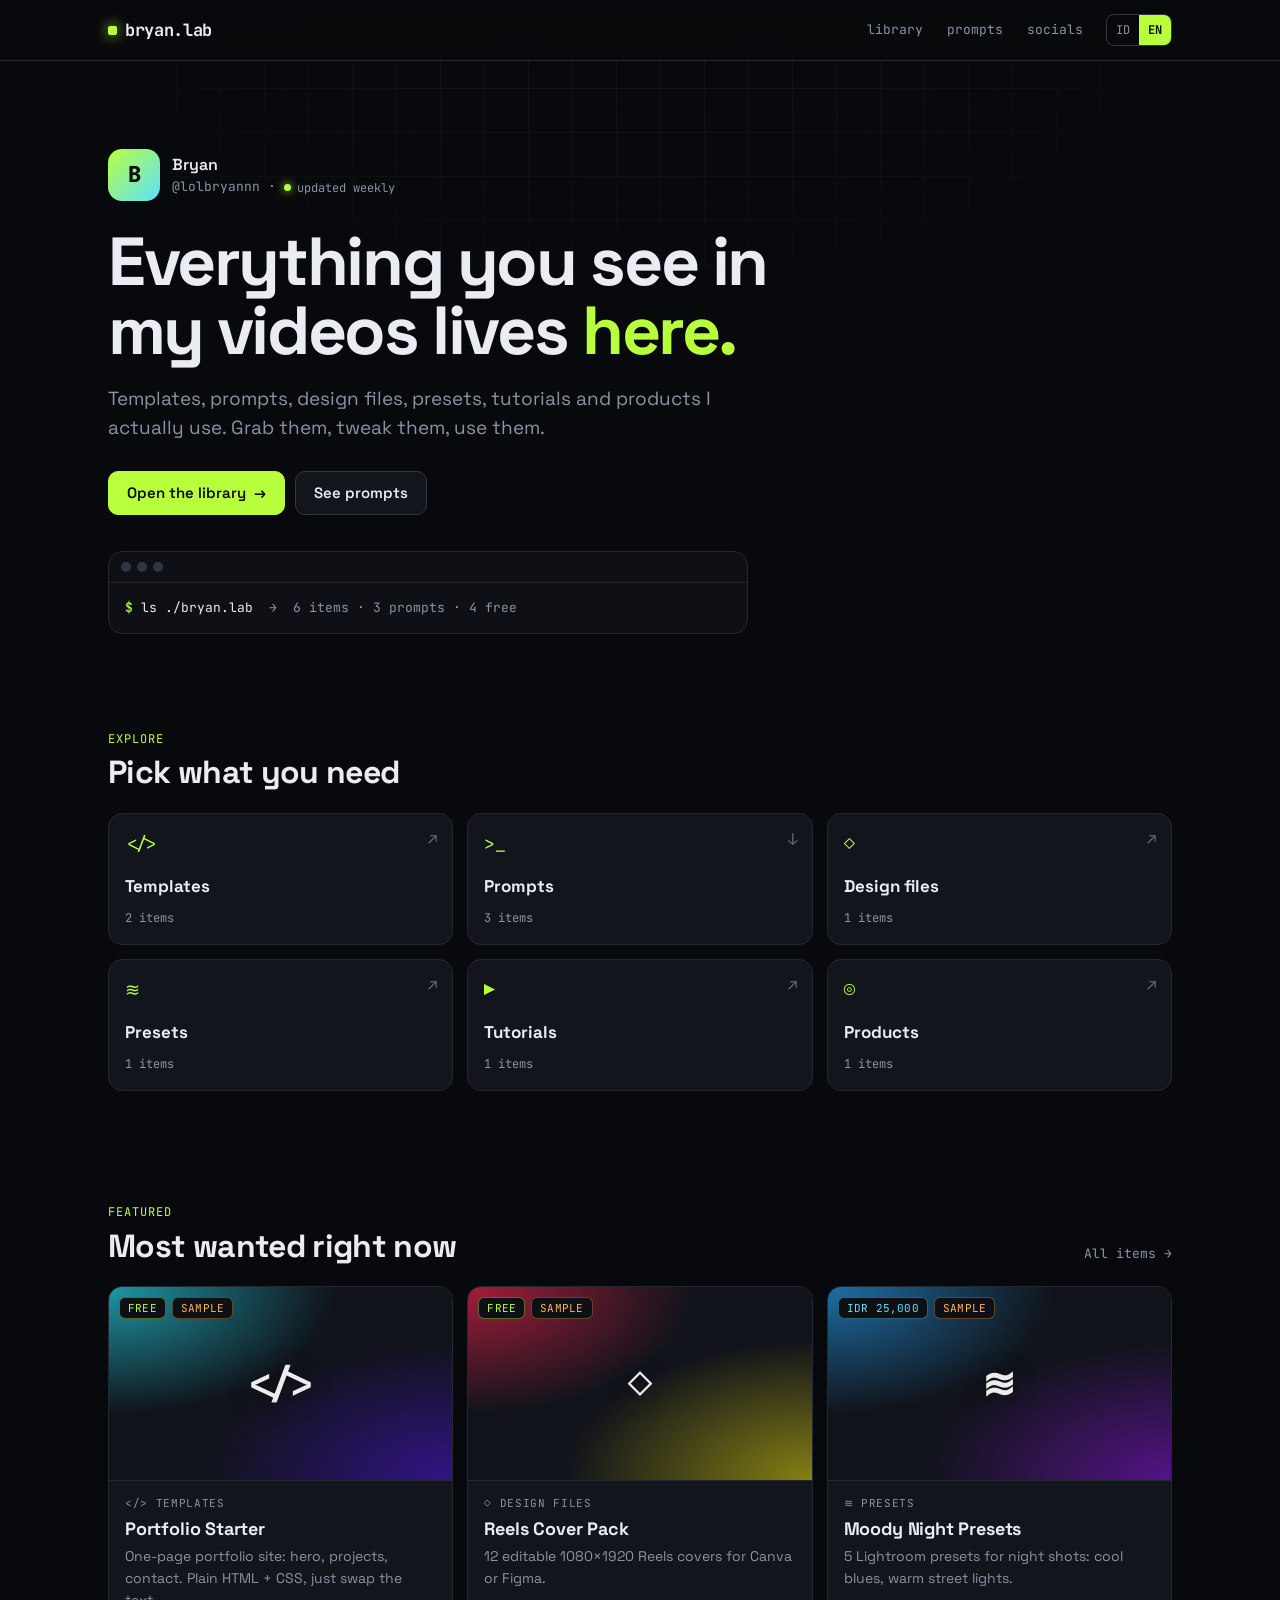
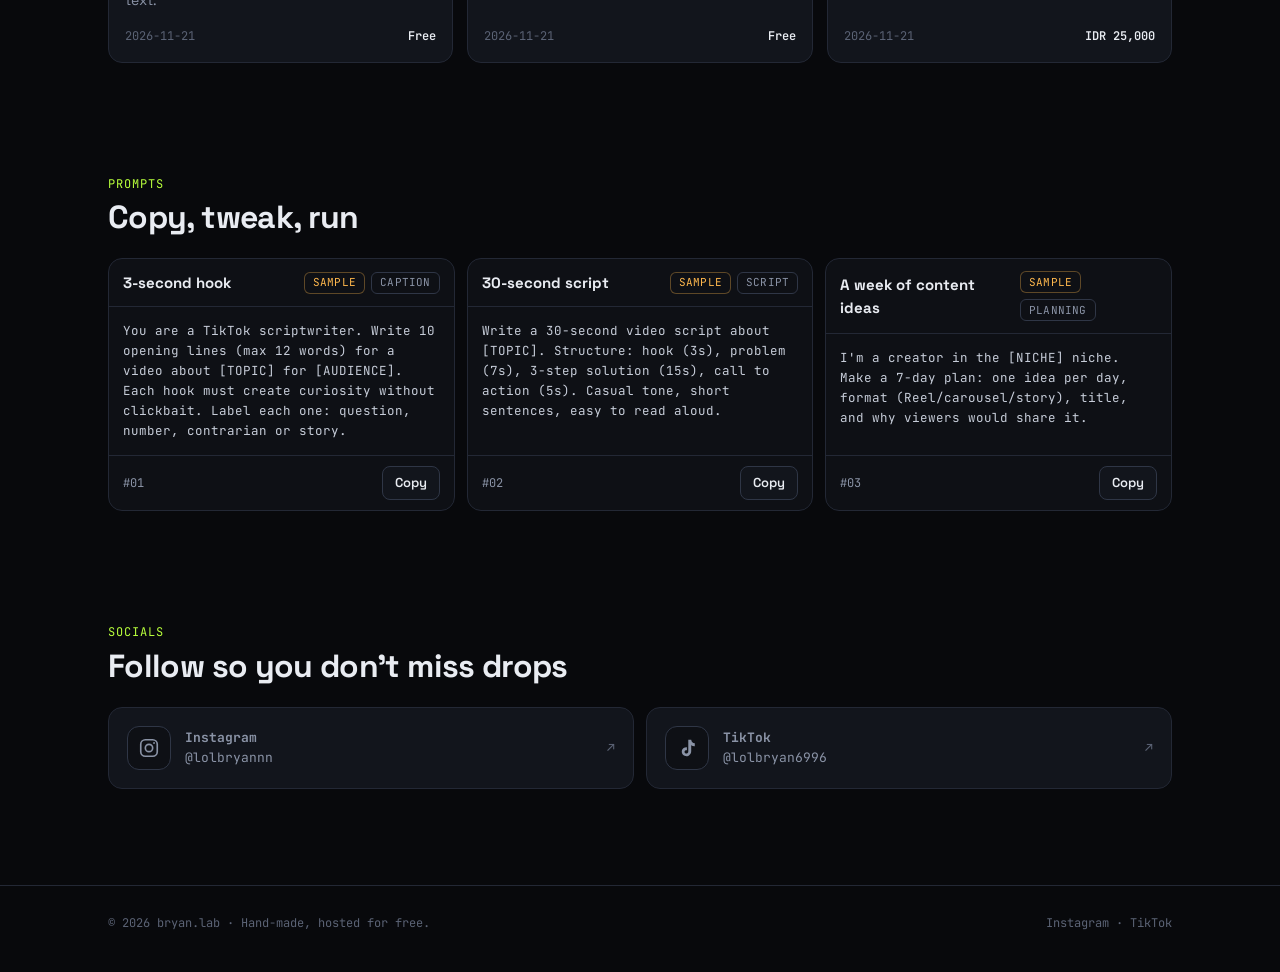
==== index.html @ 8e3a3f83 "Initial site: bilingual creator hub with library and prompts Co-Authored-By: Claude Opus 5.5 <norepl" ====
<!doctype html>
<html lang="en">
<head>
  <meta charset="utf-8">
  <meta name="viewport" content="width=device-width, initial-scale=1">
  <title>bryan.lab · templates, prompts, presets</title>
  <meta name="description" content="Templates, prompts, design files, presets, tutorials and products from Bryan (@lolbryannn).">
  <meta property="og:title" content="bryan.lab">
  <meta property="og:description" content="Everything you see in my videos lives here.">
  <meta name="theme-color" content="#08090c">
  <link rel="icon" href="assets/favicon.svg" type="image/svg+xml">
  <link rel="preconnect" href="https://fonts.googleapis.com">
  <link rel="preconnect" href="https://fonts.gstatic.com" crossorigin>
  <link href="https://fonts.googleapis.com/css2?family=JetBrains+Mono:wght@400;500;700;800&family=Space+Grotesk:wght@400;500;600;700&display=swap" rel="stylesheet">
  <link rel="stylesheet" href="assets/style.css">
</head>
<body>
  <a class="skip" href="#main">Skip to content</a>

  <header class="nav">
    <div class="wrap nav-in">
      <a class="logo" href="index.html"><span class="logo-dot"></span><span data-brand></span></a>
      <nav class="nav-links" aria-label="Main">
        <a href="library.html" data-i18n="nav.library"></a>
        <a href="#prompts" data-i18n="nav.prompts"></a>
        <a href="#socials" class="hide-sm" data-i18n="nav.socials"></a>
      </nav>
      <div class="lang" role="group" aria-label="Language">
        <button type="button" data-lang="id" aria-pressed="false">ID</button>
        <button type="button" data-lang="en" aria-pressed="false">EN</button>
      </div>
    </div>
  </header>

  <main id="main">
    <section class="hero wrap">
      <div class="who">
        <div class="avatar" id="avatar"></div>
        <div>
          <div class="who-name" id="who-name"></div>
          <div class="who-handle"><span id="who-handle"></span> · <span class="status" data-i18n="hero.status"></span></div>
        </div>
      </div>
      <h1 id="headline"></h1>
      <p class="lead" data-site="intro"></p>
      <div class="hero-ctas">
        <a class="btn btn-primary" href="library.html"><span data-i18n="hero.cta1"></span> →</a>
        <a class="btn" href="#prompts" data-i18n="hero.cta2"></a>
      </div>
      <div class="term" aria-hidden="true">
        <div class="term-bar"><i></i><i></i><i></i></div>
        <div class="term-body" id="term"></div>
      </div>
    </section>

    <section class="section wrap" aria-labelledby="explore-h">
      <div class="section-head">
        <div><div class="eyebrow" data-i18n="home.explore"></div><h2 id="explore-h" data-i18n="home.exploreH"></h2></div>
      </div>
      <div class="types" id="types"></div>
    </section>

    <section class="section wrap" aria-labelledby="featured-h">
      <div class="section-head">
        <div><div class="eyebrow" data-i18n="home.featured"></div><h2 id="featured-h" data-i18n="home.featuredH"></h2></div>
        <a class="link-arrow" href="library.html" data-i18n="home.all"></a>
      </div>
      <div class="grid" id="featured"></div>
    </section>

    <section class="section wrap" id="prompts" aria-labelledby="prompts-h">
      <div class="section-head">
        <div><div class="eyebrow" data-i18n="home.prompts"></div><h2 id="prompts-h" data-i18n="home.promptsH"></h2></div>
      </div>
      <div class="prompts" id="prompt-list"></div>
    </section>

    <section class="section wrap" id="socials" aria-labelledby="socials-h">
      <div class="section-head">
        <div><div class="eyebrow" data-i18n="home.socials"></div><h2 id="socials-h" data-i18n="home.socialsH"></h2></div>
      </div>
      <div class="socials" id="social-list"></div>
    </section>
  </main>

  <footer class="foot">
    <div class="wrap foot-in">
      <span>© <span data-year></span> <span data-brand></span> · <span data-i18n="foot.made"></span></span>
      <span data-foot-socials></span>
    </div>
  </footer>

  <script src="data/content.js"></script>
  <script src="assets/app.js"></script>
  <script src="assets/home.js"></script>
</body>
</html>
---- assets/style.css ----
/* ---------- Theme: change these to restyle the whole site ---------- */
:root {
  --bg: #08090c;
  --bg-2: #0e1015;
  --surface: #12151c;
  --surface-2: #181c25;
  --line: #232835;
  --line-2: #2f3646;
  --text: #e9ecf2;
  --muted: #8a93a6;
  --faint: #5b6375;
  --accent: #b8ff3c;      /* electric lime */
  --accent-ink: #0b0e05;
  --accent-2: #5ce1ff;    /* cyan */
  --danger: #ff6b6b;
  --radius: 14px;
  --radius-sm: 9px;
  --font: "Space Grotesk", system-ui, -apple-system, "Segoe UI", sans-serif;
  --mono: "JetBrains Mono", ui-monospace, "Cascadia Mono", Consolas, monospace;
  --wrap: 1120px;
  color-scheme: dark;
}

*, *::before, *::after { box-sizing: border-box; }
html { -webkit-text-size-adjust: 100%; scroll-behavior: smooth; }
body {
  margin: 0;
  background: var(--bg);
  color: var(--text);
  font-family: var(--font);
  font-size: 16px;
  line-height: 1.55;
  -webkit-font-smoothing: antialiased;
  overflow-x: hidden;
}
body::before { /* subtle grid backdrop */
  content: "";
  position: fixed; inset: 0;
  background-image:
    linear-gradient(var(--line) 1px, transparent 1px),
    linear-gradient(90deg, var(--line) 1px, transparent 1px);
  background-size: 44px 44px;
  mask-image: radial-gradient(ellipse 80% 60% at 50% 0%, #000 0%, transparent 75%);
  -webkit-mask-image: radial-gradient(ellipse 80% 60% at 50% 0%, #000 0%, transparent 75%);
  opacity: .45;
  pointer-events: none;
  z-index: -1;
}
a { color: inherit; text-decoration: none; }
img { max-width: 100%; display: block; }
button { font: inherit; color: inherit; cursor: pointer; }
:focus-visible { outline: 2px solid var(--accent); outline-offset: 2px; border-radius: 6px; }
::selection { background: var(--accent); color: var(--accent-ink); }

.wrap { width: 100%; max-width: var(--wrap); margin: 0 auto; padding: 0 16px; }
@media (min-width: 720px) { .wrap { padding: 0 28px; } }

.mono { font-family: var(--mono); }
.muted { color: var(--muted); }
.skip { position: absolute; left: -999px; top: 8px; background: var(--accent); color: var(--accent-ink); padding: 8px 12px; border-radius: 8px; z-index: 100; }
.skip:focus { left: 8px; }

/* ---------- Nav ---------- */
.nav {
  position: sticky; top: 0; z-index: 30;
  background: color-mix(in srgb, var(--bg) 78%, transparent);
  backdrop-filter: blur(12px);
  -webkit-backdrop-filter: blur(12px);
  border-bottom: 1px solid var(--line);
}
.nav-in { display: flex; align-items: center; gap: 12px; height: 60px; }
.logo { font-family: var(--mono); font-weight: 700; font-size: 17px; letter-spacing: -.02em; display: flex; align-items: center; gap: 8px; }
.logo-dot { width: 9px; height: 9px; border-radius: 2px; background: var(--accent); box-shadow: 0 0 14px var(--accent); }
.nav-links { display: flex; gap: 2px; margin-left: auto; }
.nav-links a {
  font-family: var(--mono); font-size: 13px; color: var(--muted);
  padding: 7px 11px; border-radius: 8px;
}
.nav-links a:hover { color: var(--text); background: var(--surface); }
.nav-links a[aria-current="page"] { color: var(--text); }
.nav-links a[aria-current="page"]::before { content: "/"; color: var(--accent); margin-right: 2px; }
.lang {
  display: inline-flex; border: 1px solid var(--line-2); border-radius: 8px; overflow: hidden;
  font-family: var(--mono); font-size: 12px; flex-shrink: 0;
}
.lang button { background: none; border: 0; padding: 6px 9px; color: var(--muted); }
.lang button[aria-pressed="true"] { background: var(--accent); color: var(--accent-ink); font-weight: 700; }
@media (max-width: 560px) {
  .nav-links .hide-sm { display: none; }
  .nav-links a { padding: 7px 8px; }
}

/* ---------- Buttons, chips, badges ---------- */
.btn {
  display: inline-flex; align-items: center; justify-content: center; gap: 8px;
  min-height: 44px; padding: 0 18px; border-radius: 10px;
  font-weight: 600; font-size: 15px; border: 1px solid var(--line-2);
  background: var(--surface); transition: transform .15s, background .15s, border-color .15s;
}
.btn:hover { border-color: var(--faint); transform: translateY(-1px); }
.btn-primary { background: var(--accent); color: var(--accent-ink); border-color: var(--accent); }
.btn-primary:hover { background: #cbff6b; border-color: #cbff6b; }
.btn-sm { min-height: 34px; padding: 0 12px; font-size: 13px; border-radius: 8px; }

.chip {
  display: inline-flex; align-items: center; gap: 7px;
  height: 36px; padding: 0 13px; border-radius: 999px;
  border: 1px solid var(--line-2); background: var(--surface);
  font-family: var(--mono); font-size: 13px; color: var(--muted); white-space: nowrap;
}
.chip:hover { color: var(--text); }
.chip[aria-pressed="true"] { color: var(--accent-ink); background: var(--accent); border-color: var(--accent); font-weight: 600; }
.chip .n { opacity: .65; font-size: 11px; }

.badge {
  display: inline-flex; align-items: center; height: 22px; padding: 0 8px; border-radius: 6px;
  font-family: var(--mono); font-size: 11px; letter-spacing: .02em; text-transform: uppercase;
  border: 1px solid var(--line-2); color: var(--muted); background: var(--bg-2);
}
.badge-free { color: var(--accent); border-color: color-mix(in srgb, var(--accent) 40%, transparent); }
.badge-paid { color: var(--accent-2); border-color: color-mix(in srgb, var(--accent-2) 40%, transparent); }
.badge-sample { color: #ffb84d; border-color: #ffb84d55; }

.eyebrow { font-family: var(--mono); font-size: 12px; color: var(--accent); letter-spacing: .08em; text-transform: uppercase; }
.section { padding-block: 56px; }
.section-head { display: flex; align-items: end; justify-content: space-between; gap: 16px; margin-bottom: 22px; flex-wrap: wrap; }
.section-head h2 { margin: 6px 0 0; font-size: clamp(24px, 4vw, 32px); letter-spacing: -.02em; line-height: 1.15; }
.link-arrow { font-family: var(--mono); font-size: 13px; color: var(--muted); }
.link-arrow:hover { color: var(--accent); }

/* ---------- Hero ---------- */
.hero { padding-block: 56px 28px; }
@media (min-width: 720px) { .hero { padding-block: 88px 40px; } }
.who { display: flex; align-items: center; gap: 12px; margin-bottom: 26px; }
.avatar {
  width: 52px; height: 52px; border-radius: 14px; flex-shrink: 0;
  display: grid; place-items: center; overflow: hidden;
  background: linear-gradient(135deg, var(--accent), var(--accent-2));
  color: var(--accent-ink); font-family: var(--mono); font-weight: 800; font-size: 22px;
}
.avatar img { width: 100%; height: 100%; object-fit: cover; }
.who-name { font-weight: 600; }
.who-handle { font-family: var(--mono); font-size: 13px; color: var(--muted); }
.status { display: inline-flex; align-items: center; gap: 6px; font-family: var(--mono); font-size: 12px; color: var(--muted); }
.status::before { content: ""; width: 7px; height: 7px; border-radius: 50%; background: var(--accent); box-shadow: 0 0 10px var(--accent); animation: pulse 2s infinite; }
@keyframes pulse { 50% { opacity: .35; } }
.hero h1 {
  font-size: clamp(34px, 7vw, 68px); line-height: 1.02; letter-spacing: -.035em;
  margin: 0 0 18px; max-width: 15ch; font-weight: 700;
}
.hero h1 .hl { color: var(--accent); }
.hero p.lead { font-size: clamp(16px, 2.2vw, 19px); color: var(--muted); max-width: 56ch; margin: 0 0 28px; }
.hero-ctas { display: flex; gap: 10px; flex-wrap: wrap; }
.term {
  margin-top: 36px; border: 1px solid var(--line); border-radius: var(--radius);
  background: var(--bg-2); font-family: var(--mono); font-size: 13px; overflow: hidden; max-width: 640px;
}
.term-bar { display: flex; gap: 6px; padding: 10px 12px; border-bottom: 1px solid var(--line); }
.term-bar i { width: 10px; height: 10px; border-radius: 50%; background: var(--line-2); }
.term-body { padding: 14px 16px; color: var(--muted); line-height: 1.7; }
.term-body b { color: var(--accent); font-weight: 500; }
.term-body span { color: var(--text); }

/* ---------- Type cards (home) ---------- */
.types { display: grid; grid-template-columns: repeat(2, 1fr); gap: 10px; }
@media (min-width: 720px) { .types { grid-template-columns: repeat(3, 1fr); gap: 14px; } }
.type-card {
  position: relative; display: flex; flex-direction: column; gap: 10px; min-height: 132px;
  padding: 16px; border-radius: var(--radius); border: 1px solid var(--line); background: var(--surface);
  transition: border-color .2s, transform .2s, background .2s;
}
.type-card:hover { border-color: var(--accent); transform: translateY(-2px); background: var(--surface-2); }
.type-glyph { font-family: var(--mono); font-size: 18px; color: var(--accent); }
.type-card h3 { margin: auto 0 0; font-size: 17px; }
.type-card .count { font-family: var(--mono); font-size: 12px; color: var(--muted); }
.type-card .arrow { position: absolute; top: 14px; right: 14px; color: var(--faint); font-family: var(--mono); }
.type-card:hover .arrow { color: var(--accent); }

/* ---------- Item cards ---------- */
.grid { display: grid; grid-template-columns: 1fr; gap: 14px; }
@media (min-width: 620px) { .grid { grid-template-columns: repeat(2, 1fr); } }
@media (min-width: 960px) { .grid { grid-template-columns: repeat(3, 1fr); } }
.card {
  display: flex; flex-direction: column; border: 1px solid var(--line); border-radius: var(--radius);
  background: var(--surface); overflow: hidden; transition: border-color .2s, transform .2s;
  text-align: left; padding: 0; width: 100%;
}
.card:hover { border-color: var(--line-2); transform: translateY(-2px); }
.card:hover .thumb-glyph { transform: scale(1.08); }
.thumb {
  position: relative; aspect-ratio: 16 / 9; display: grid; place-items: center; overflow: hidden;
  border-bottom: 1px solid var(--line);
}
.thumb img { width: 100%; height: 100%; object-fit: cover; }
.thumb-glyph { font-family: var(--mono); font-size: 40px; font-weight: 700; color: rgba(255,255,255,.92); text-shadow: 0 4px 24px rgba(0,0,0,.4); transition: transform .3s; }
.thumb .badges { position: absolute; top: 10px; left: 10px; display: flex; gap: 6px; }
.card-body { padding: 14px 16px 16px; display: flex; flex-direction: column; gap: 6px; flex: 1; }
.card-type { font-family: var(--mono); font-size: 11px; color: var(--muted); text-transform: uppercase; letter-spacing: .06em; }
.card h3 { margin: 0; font-size: 18px; letter-spacing: -.01em; line-height: 1.25; }
.card p { margin: 0; color: var(--muted); font-size: 14px; }
.card-foot { margin-top: auto; padding-top: 10px; display: flex; justify-content: space-between; align-items: center; font-family: var(--mono); font-size: 12px; color: var(--faint); }
.price { color: var(--text); font-weight: 600; }

/* ---------- Prompts ---------- */
.prompts { display: grid; gap: 12px; }
@media (min-width: 900px) { .prompts { grid-template-columns: repeat(3, 1fr); } }
.prompt {
  border: 1px solid var(--line); border-radius: var(--radius); background: var(--bg-2);
  display: flex; flex-direction: column; overflow: hidden;
}
.prompt-head { display: flex; align-items: center; justify-content: space-between; gap: 8px; padding: 12px 14px; border-bottom: 1px solid var(--line); }
.prompt-head h3 { margin: 0; font-size: 15px; }
.prompt pre {
  margin: 0; padding: 14px; font-family: var(--mono); font-size: 12.5px; line-height: 1.6;
  white-space: pre-wrap; word-break: break-word; color: #c7cdd9; flex: 1;
}
.prompt-foot { padding: 10px 14px; border-top: 1px solid var(--line); display: flex; justify-content: space-between; align-items: center; }
.copy.done { background: var(--accent); color: var(--accent-ink); border-color: var(--accent); }

/* ---------- Socials ---------- */
.socials { display: grid; gap: 12px; }
@media (min-width: 620px) { .socials { grid-template-columns: repeat(2, 1fr); } }
.social {
  display: flex; align-items: center; gap: 14px; padding: 18px; border-radius: var(--radius);
  border: 1px solid var(--line); background: var(--surface); transition: border-color .2s;
}
.social:hover { border-color: var(--accent); }
.social-ico { width: 44px; height: 44px; border-radius: 12px; display: grid; place-items: center; background: var(--bg-2); border: 1px solid var(--line-2); flex-shrink: 0; }
.social-ico svg { width: 22px; height: 22px; }
.social b { display: block; }
.social span { font-family: var(--mono); font-size: 13px; color: var(--muted); }
.social .go { margin-left: auto; font-family: var(--mono); color: var(--faint); }

/* ---------- Footer ---------- */
.foot { border-top: 1px solid var(--line); padding: 28px 0 40px; margin-top: 40px; font-family: var(--mono); font-size: 12px; color: var(--faint); }
.foot-in { display: flex; justify-content: space-between; gap: 12px; flex-wrap: wrap; }
.foot a:hover { color: var(--text); }

/* ---------- Library page ---------- */
.lib-head { padding-block: 44px 18px; }
.lib-head h1 { font-size: clamp(30px, 6vw, 52px); letter-spacing: -.03em; margin: 8px 0 10px; line-height: 1.05; }
.lib-head p { color: var(--muted); margin: 0; max-width: 60ch; }
.toolbar { position: sticky; top: 60px; z-index: 20; background: color-mix(in srgb, var(--bg) 88%, transparent); backdrop-filter: blur(10px); -webkit-backdrop-filter: blur(10px); padding: 12px 0; border-bottom: 1px solid var(--line); margin-bottom: 22px; }
.search { position: relative; margin-bottom: 10px; }
.search input {
  width: 100%; height: 46px; padding: 0 70px 0 42px; border-radius: 11px;
  border: 1px solid var(--line-2); background: var(--surface); color: var(--text);
  font: inherit; font-size: 15px;
}
.search input::placeholder { color: var(--faint); }
.search input:focus { outline: none; border-color: var(--accent); }
.search .ico { position: absolute; left: 14px; top: 50%; transform: translateY(-50%); color: var(--faint); font-family: var(--mono); }
.search kbd { position: absolute; right: 10px; top: 50%; transform: translateY(-50%); font-family: var(--mono); font-size: 11px; color: var(--faint); border: 1px solid var(--line-2); border-radius: 6px; padding: 2px 6px; }
@media (hover: none) { .search kbd { display: none; } }
.filters { display: flex; gap: 8px; overflow-x: auto; scrollbar-width: none; padding-bottom: 2px; }
.filters::-webkit-scrollbar { display: none; }
.filters .sep { width: 1px; background: var(--line-2); flex-shrink: 0; margin: 4px 2px; }
.result-count { font-family: var(--mono); font-size: 12px; color: var(--faint); margin-bottom: 12px; }
.empty { border: 1px dashed var(--line-2); border-radius: var(--radius); padding: 40px 20px; text-align: center; color: var(--muted); }

/* ---------- Detail drawer ---------- */
.scrim { position: fixed; inset: 0; background: rgba(3,4,6,.7); backdrop-filter: blur(3px); z-index: 40; opacity: 0; pointer-events: none; transition: opacity .25s; }
.drawer {
  position: fixed; top: 0; right: 0; bottom: 0; z-index: 50; width: min(560px, 100%);
  background: var(--bg-2); border-left: 1px solid var(--line); overflow-y: auto;
  transform: translateX(100%); transition: transform .3s cubic-bezier(.2,.8,.2,1);
  overscroll-behavior: contain;
}
.is-open .scrim { opacity: 1; pointer-events: auto; }
.is-open .drawer { transform: none; }
.is-open { overflow: hidden; }
.drawer-top { position: sticky; top: 0; display: flex; justify-content: space-between; align-items: center; padding: 12px 16px; background: color-mix(in srgb, var(--bg-2) 92%, transparent); backdrop-filter: blur(8px); border-bottom: 1px solid var(--line); z-index: 1; }
.drawer .thumb { aspect-ratio: 16 / 8; border-radius: 0; }
.drawer-body { padding: 20px 20px 40px; }
.drawer h2 { font-size: 28px; letter-spacing: -.02em; margin: 10px 0 8px; line-height: 1.15; }
.drawer .summary { color: var(--muted); margin: 0 0 20px; }
.meta { display: flex; flex-wrap: wrap; gap: 6px; align-items: center; }
.actions { display: flex; gap: 10px; flex-wrap: wrap; margin-bottom: 26px; }
.actions .btn-primary { flex: 1 1 220px; }
.block { border-top: 1px solid var(--line); padding: 18px 0 4px; }
.block h3 { font-family: var(--mono); font-size: 12px; text-transform: uppercase; letter-spacing: .08em; color: var(--muted); margin: 0 0 12px; font-weight: 500; }
.checks, .steps { list-style: none; padding: 0; margin: 0; display: grid; gap: 9px; }
.checks li { display: flex; gap: 10px; }
.checks li::before { content: "✓"; color: var(--accent); font-family: var(--mono); flex-shrink: 0; }
.steps { counter-reset: s; }
.steps li { display: flex; gap: 12px; counter-increment: s; }
.steps li::before { content: counter(s, decimal-leading-zero); font-family: var(--mono); color: var(--accent); font-size: 13px; padding-top: 2px; flex-shrink: 0; }
.files { display: flex; flex-wrap: wrap; gap: 6px; }
.files code { font-family: var(--mono); font-size: 12px; background: var(--surface); border: 1px solid var(--line); padding: 4px 8px; border-radius: 6px; }
.note { font-size: 13px; color: var(--faint); margin-top: 22px; }

.toast {
  position: fixed; left: 50%; bottom: 24px; transform: translate(-50%, 20px); z-index: 60;
  background: var(--text); color: var(--bg); font-family: var(--mono); font-size: 13px;
  padding: 10px 14px; border-radius: 9px; opacity: 0; transition: .25s; pointer-events: none;
}
.toast.show { opacity: 1; transform: translate(-50%, 0); }

/* reveal on scroll */
.reveal { opacity: 0; transform: translateY(14px); transition: opacity .6s ease, transform .6s ease; }
.reveal.in { opacity: 1; transform: none; }
@media (prefers-reduced-motion: reduce) {
  *, *::before, *::after { animation: none !important; transition: none !important; scroll-behavior: auto !important; }
  .reveal { opacity: 1; transform: none; }
}
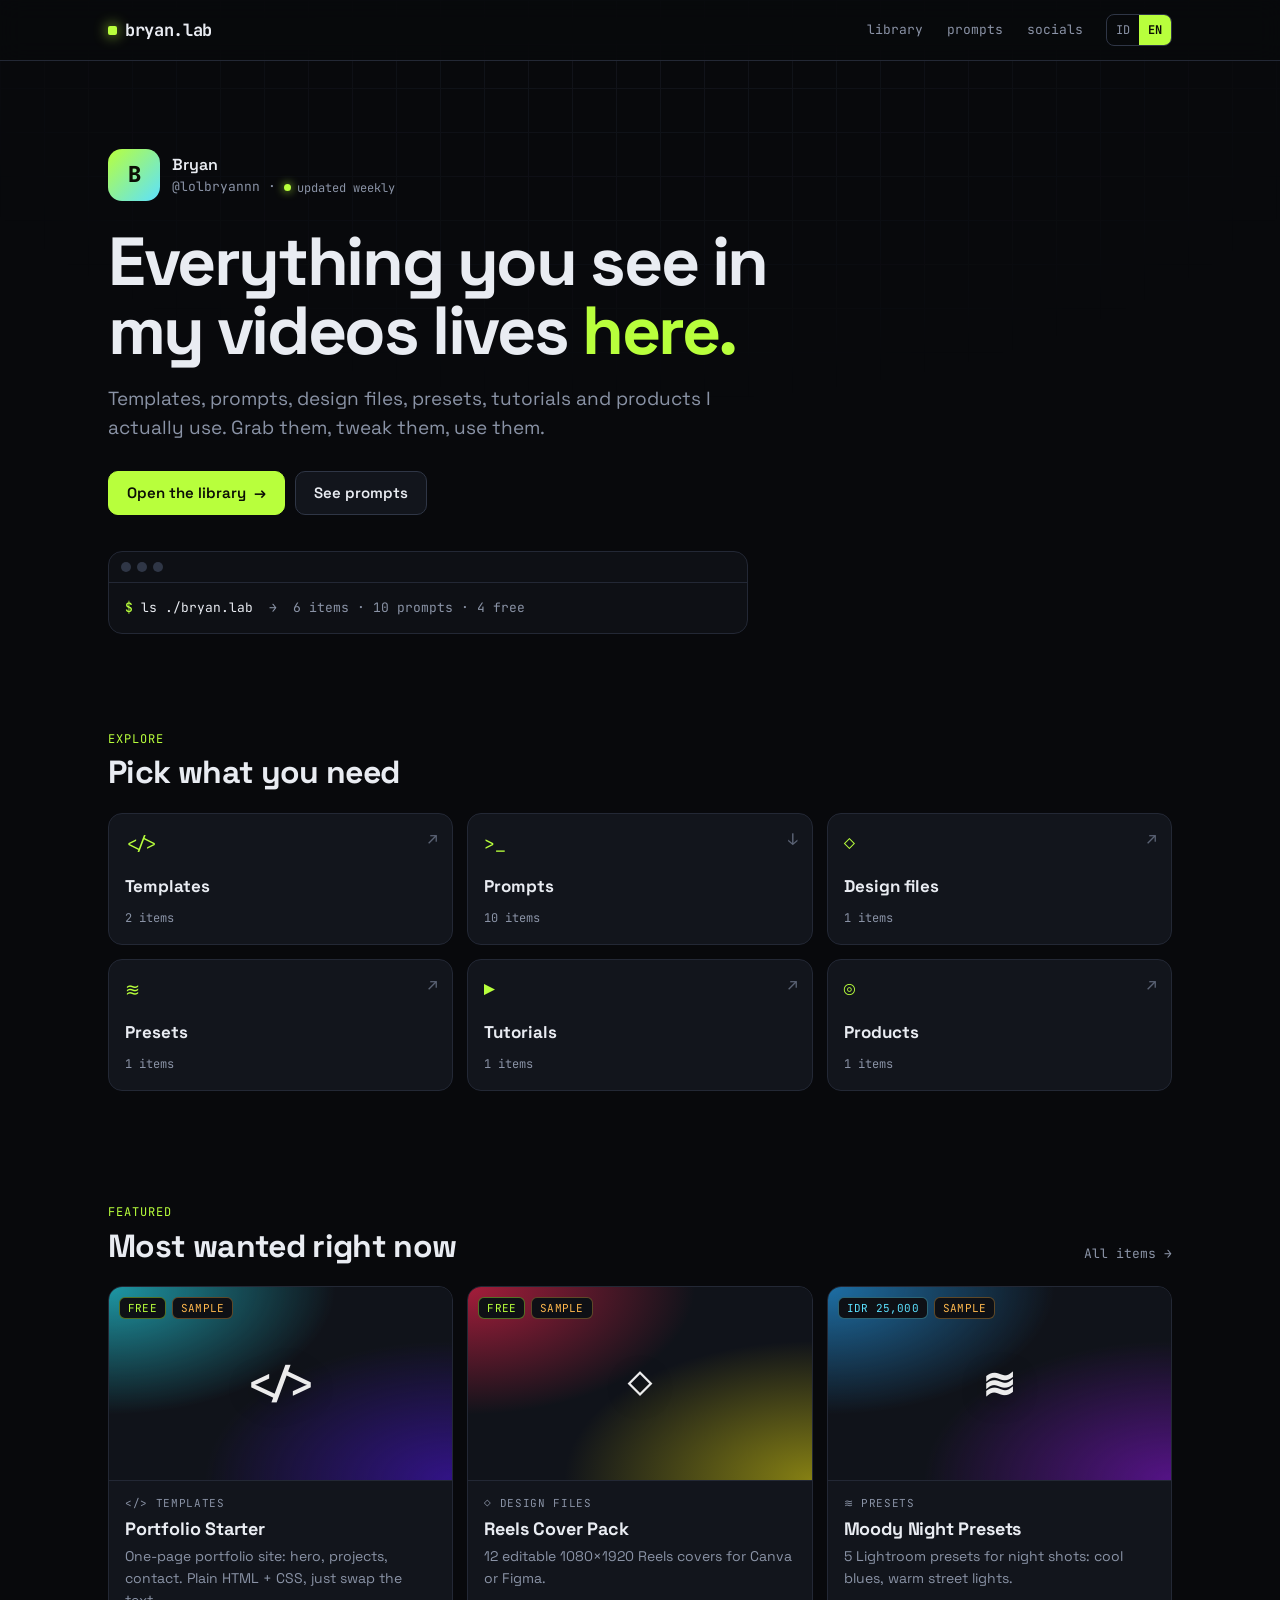
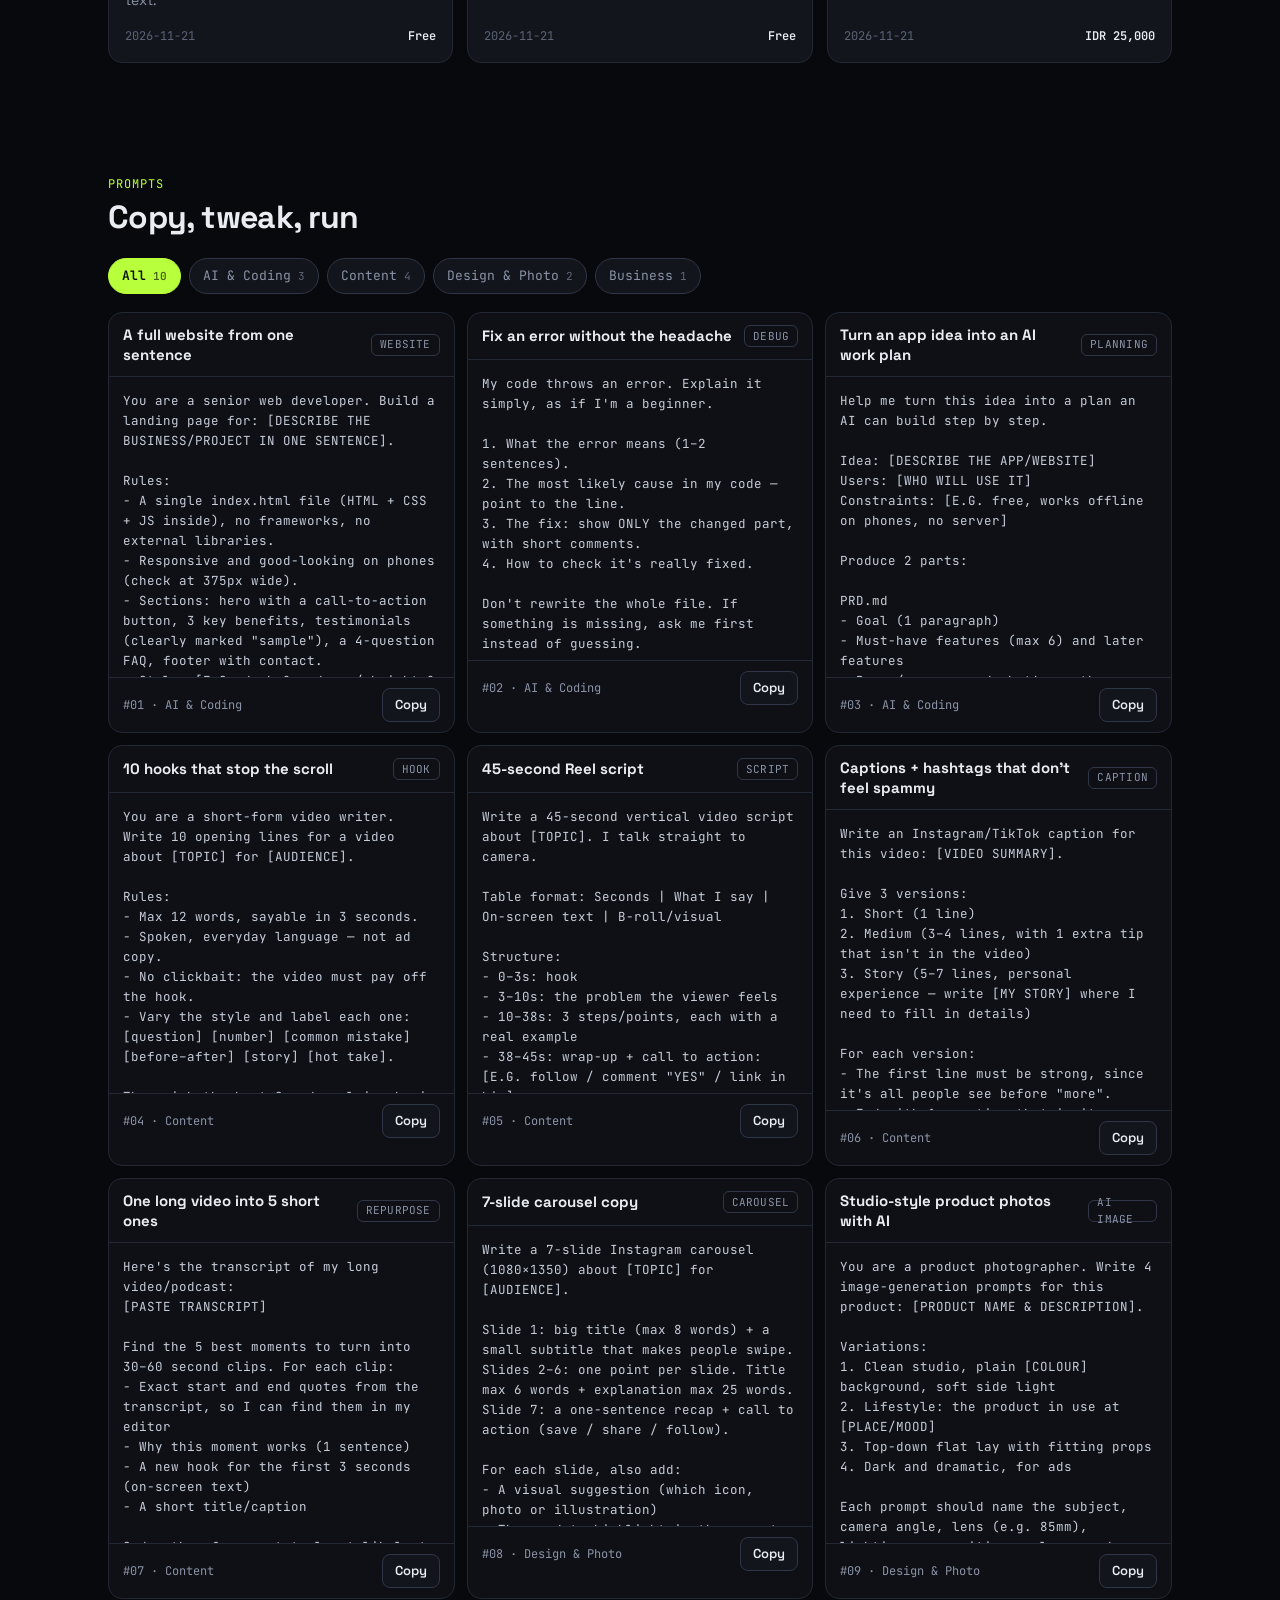
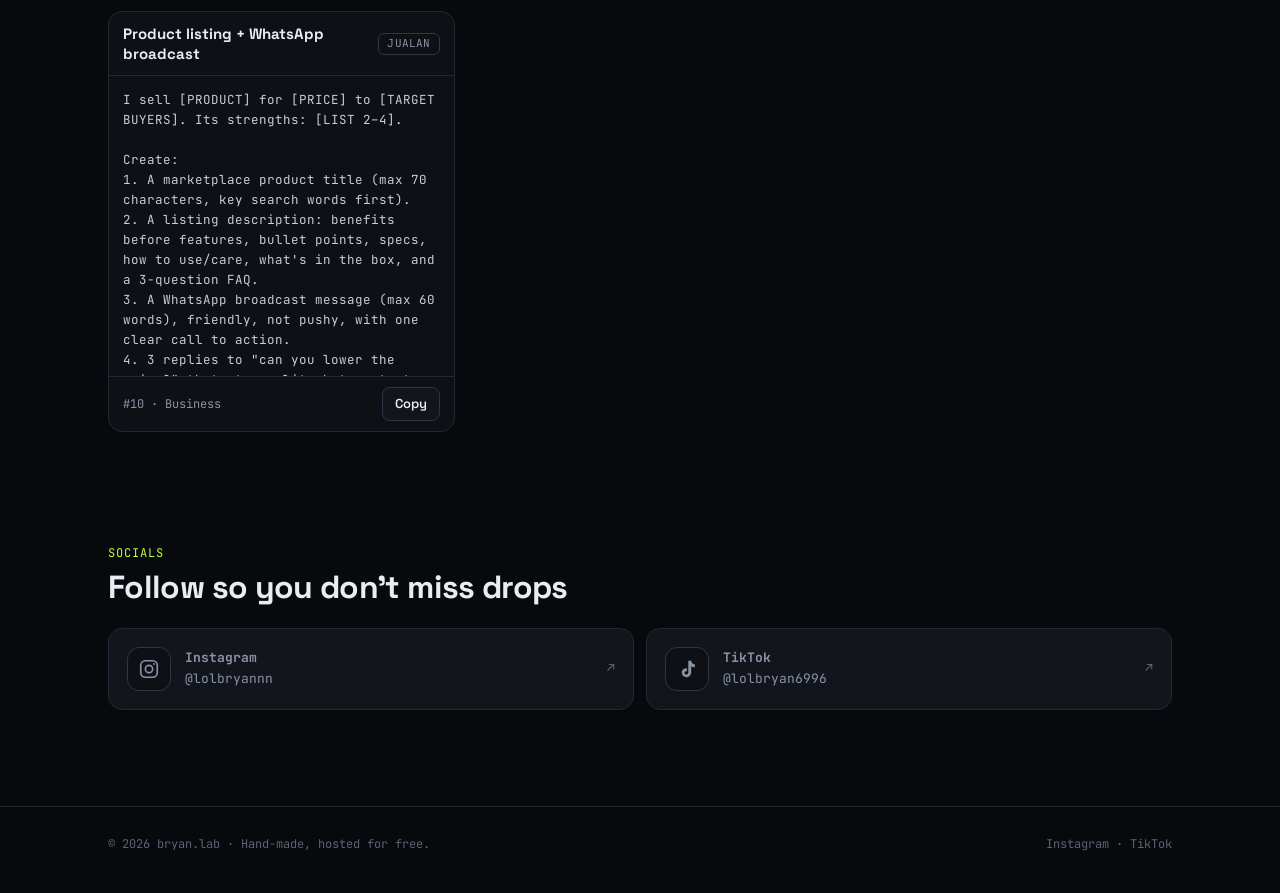
==== commit 583ae0a2: "Add 10-prompt pack with topic filters (AI, content, design, business) Co-Authored-By: Claude Opus 5." ====
--- a/index.html
+++ b/index.html
@@ -72,6 +72,7 @@
       <div class="section-head">
         <div><div class="eyebrow" data-i18n="home.prompts"></div><h2 id="prompts-h" data-i18n="home.promptsH"></h2></div>
       </div>
+      <div class="filters prompt-filters" id="prompt-filters" role="toolbar" aria-label="Prompt topics"></div>
       <div class="prompts" id="prompt-list"></div>
     </section>
 
@@ -91,6 +92,7 @@
   </footer>
 
   <script src="data/content.js"></script>
+  <script src="data/prompts.js"></script>
   <script src="assets/app.js"></script>
   <script src="assets/home.js"></script>
 </body>
--- a/assets/style.css
+++ b/assets/style.css
@@ -230,6 +230,12 @@
 .social b { display: block; }
 .social span { font-family: var(--mono); font-size: 13px; color: var(--muted); }
 .social .go { margin-left: auto; font-family: var(--mono); color: var(--faint); }
+
+/* prompt pack: filters + long prompts scroll inside their card */
+.prompt-filters { margin-bottom: 16px; }
+.prompt pre { max-height: 300px; overflow-y: auto; scrollbar-width: thin; scrollbar-color: var(--line-2) transparent; }
+.prompt pre:focus-visible { outline-offset: -2px; }
+.prompt-head h3 { line-height: 1.3; }
 
 /* ---------- Footer ---------- */
 .foot { border-top: 1px solid var(--line); padding: 28px 0 40px; margin-top: 40px; font-family: var(--mono); font-size: 12px; color: var(--faint); }
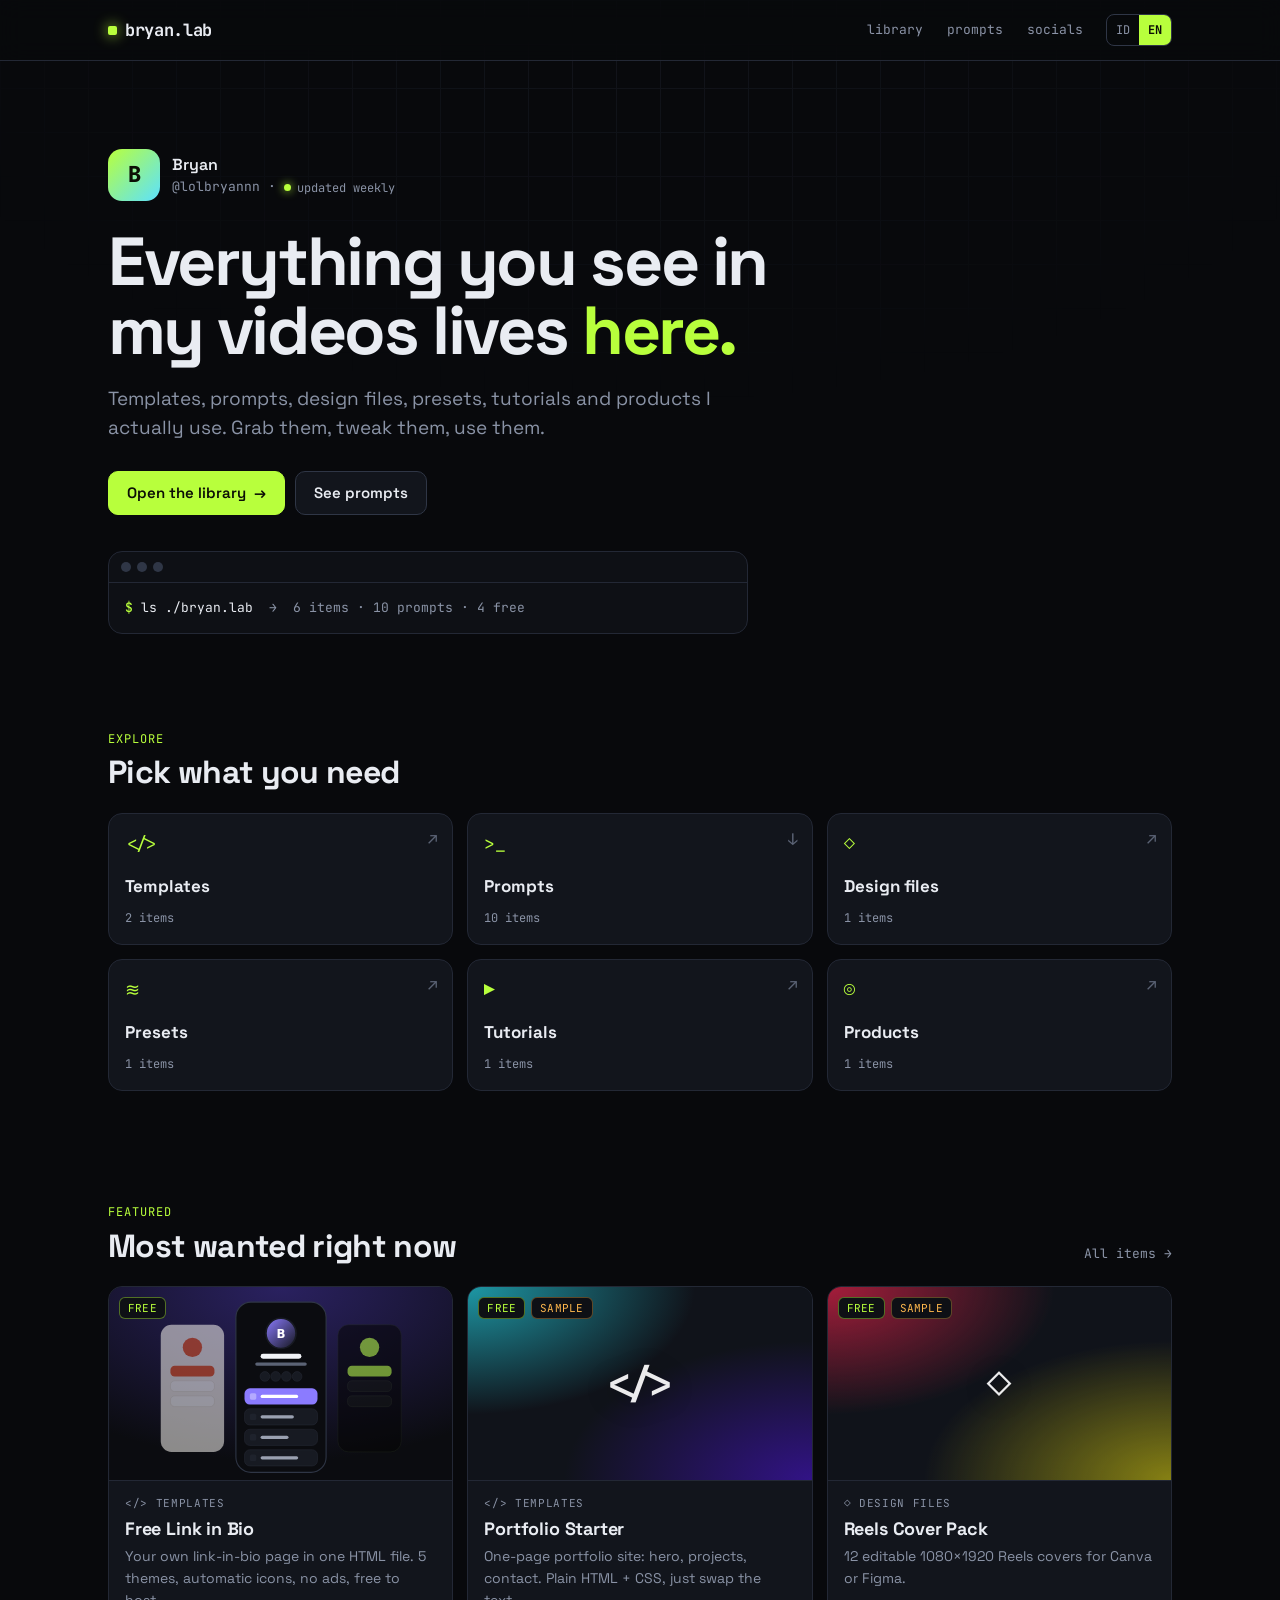
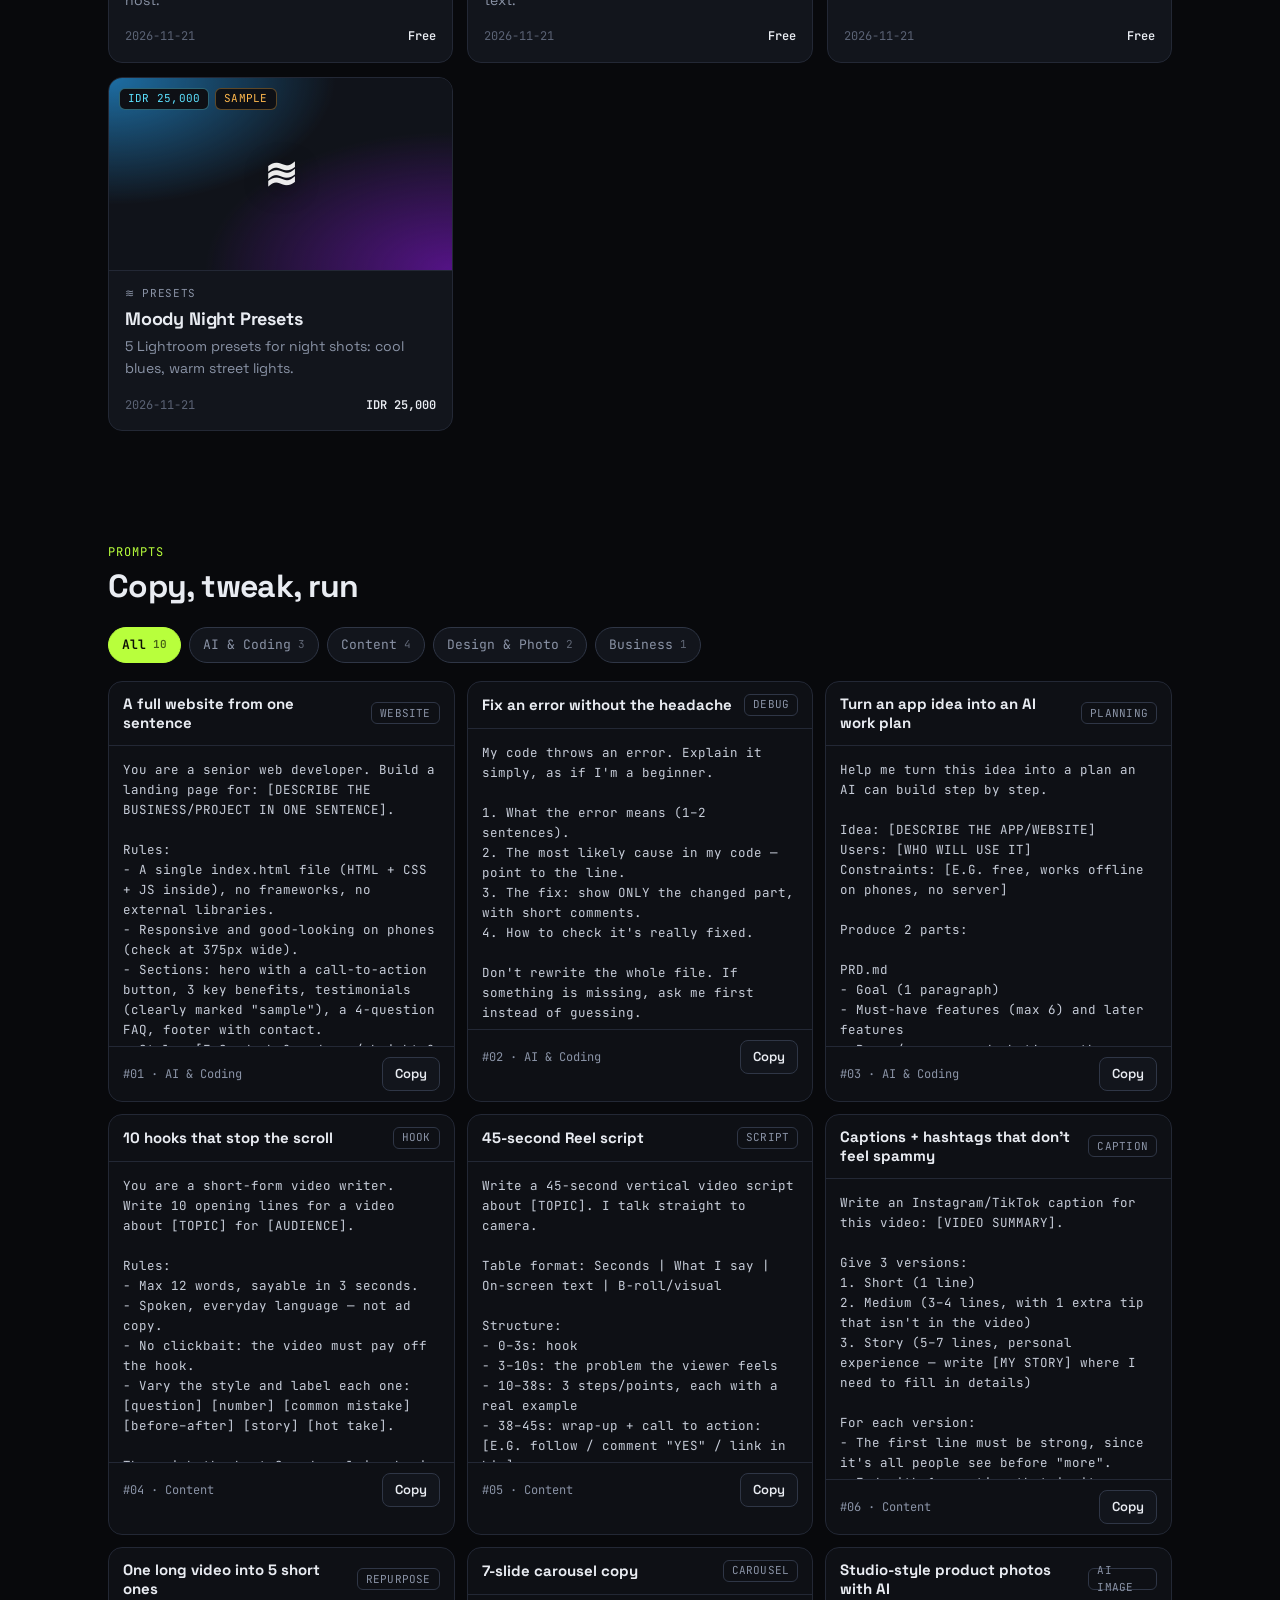
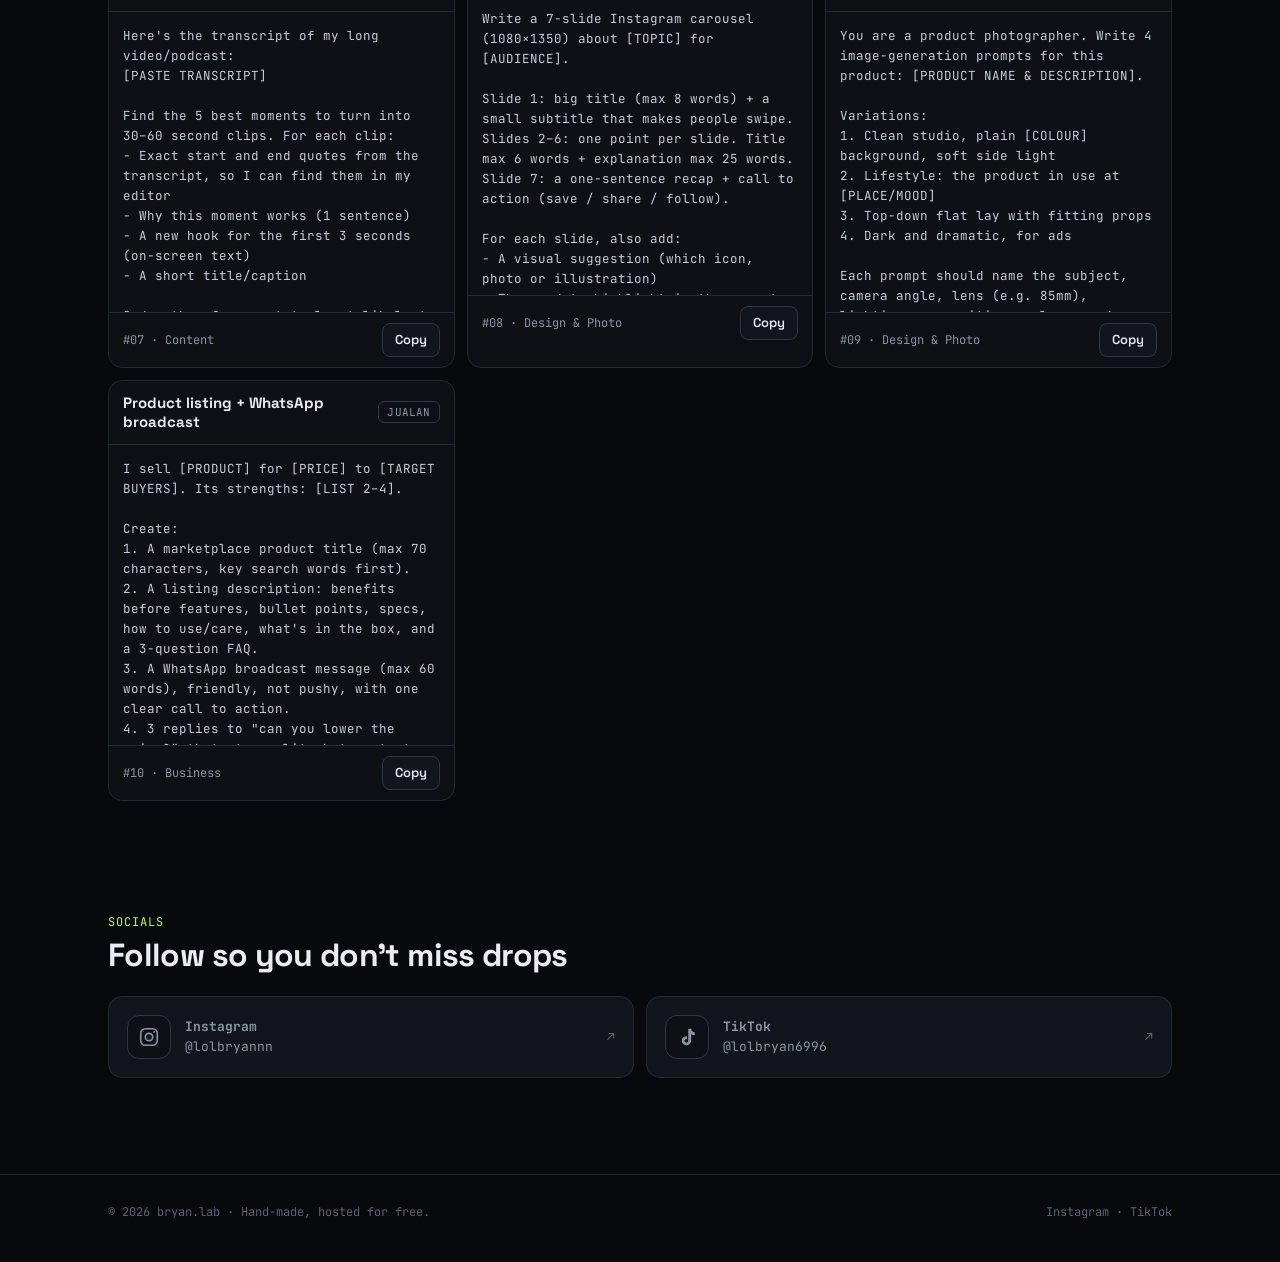
==== commit 5d32c3ad: "Add real Free Link in Bio template with demo and GitHub buttons Co-Authored-By: Claude Opus 5.5 <nor" ====
--- a/index.html
+++ b/index.html
@@ -12,7 +12,7 @@
   <link rel="preconnect" href="https://fonts.googleapis.com">
   <link rel="preconnect" href="https://fonts.gstatic.com" crossorigin>
   <link href="https://fonts.googleapis.com/css2?family=JetBrains+Mono:wght@400;500;700;800&family=Space+Grotesk:wght@400;500;600;700&display=swap" rel="stylesheet">
-  <link rel="stylesheet" href="assets/style.css">
+  <link rel="stylesheet" href="assets/style.css?v=3">
 </head>
 <body>
   <a class="skip" href="#main">Skip to content</a>
@@ -91,9 +91,9 @@
     </div>
   </footer>
 
-  <script src="data/content.js"></script>
-  <script src="data/prompts.js"></script>
-  <script src="assets/app.js"></script>
-  <script src="assets/home.js"></script>
+  <script src="data/content.js?v=3"></script>
+  <script src="data/prompts.js?v=3"></script>
+  <script src="assets/app.js?v=3"></script>
+  <script src="assets/home.js?v=3"></script>
 </body>
 </html>
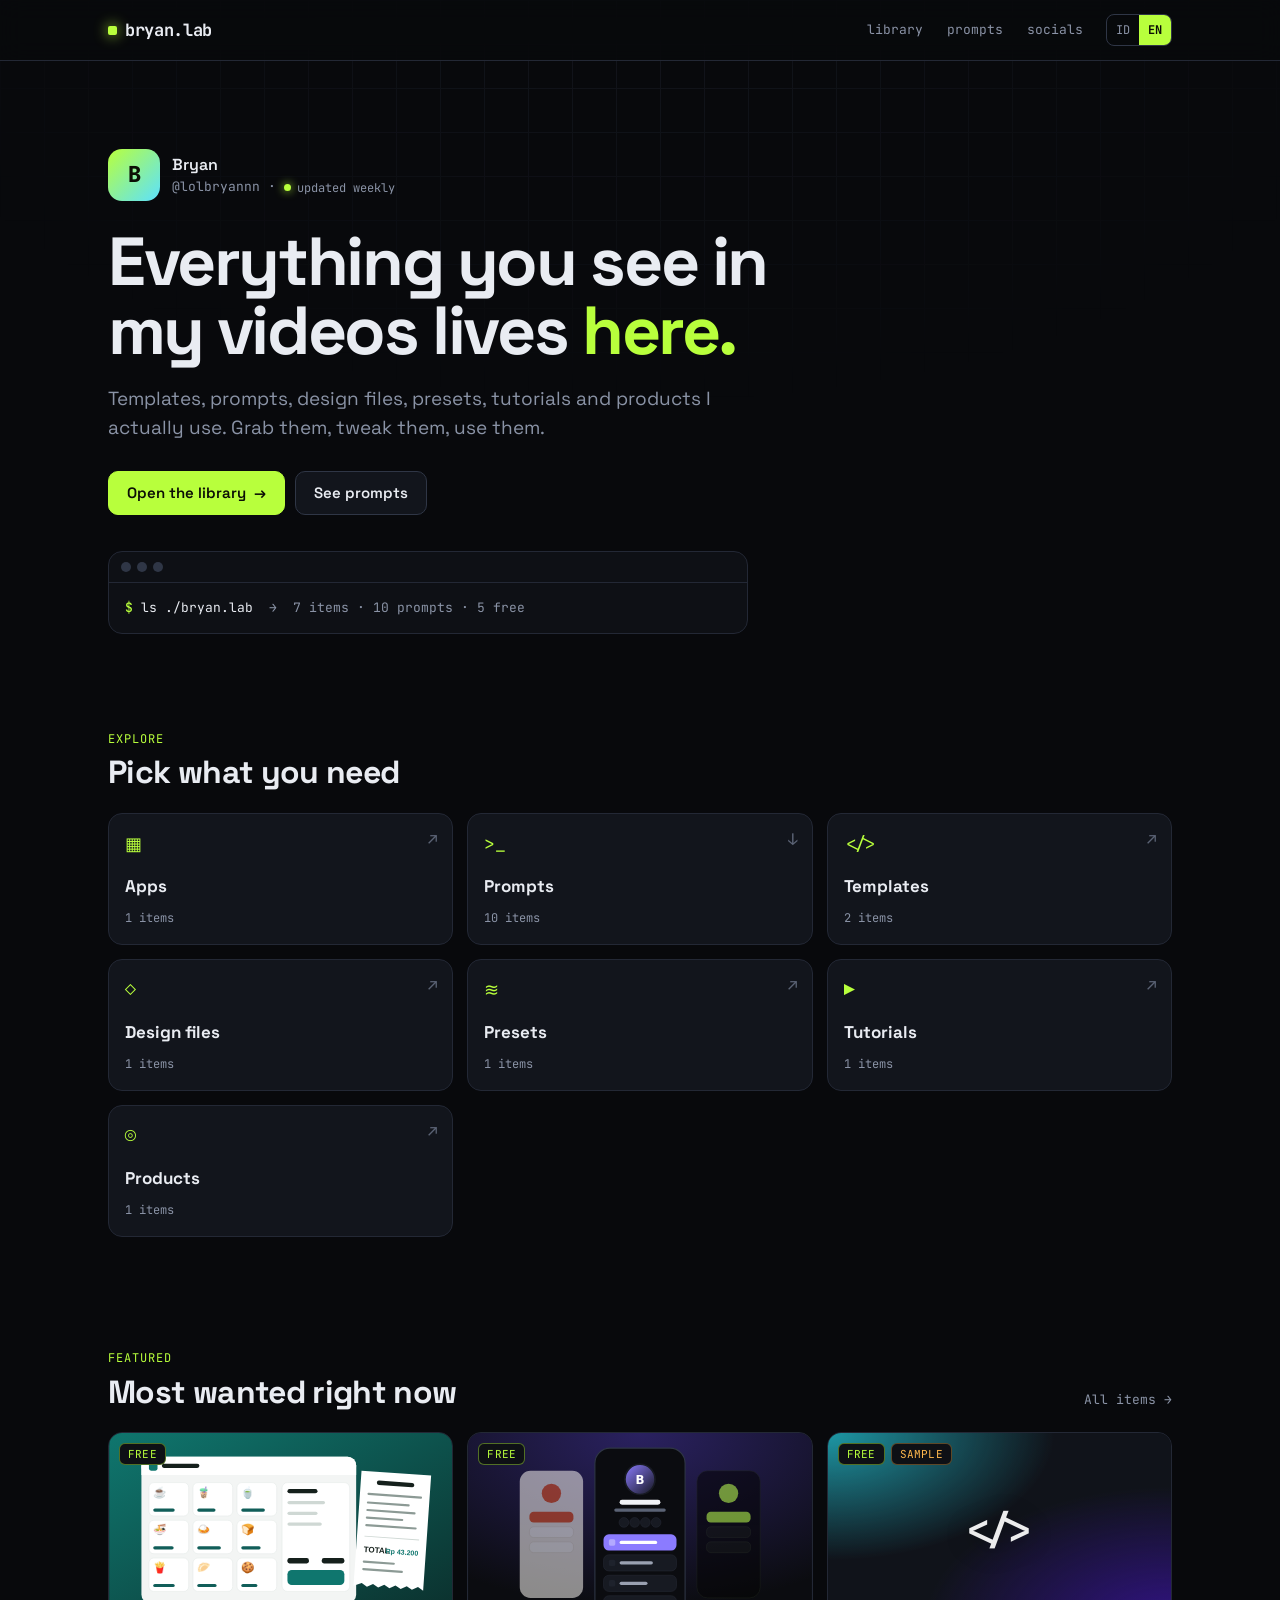
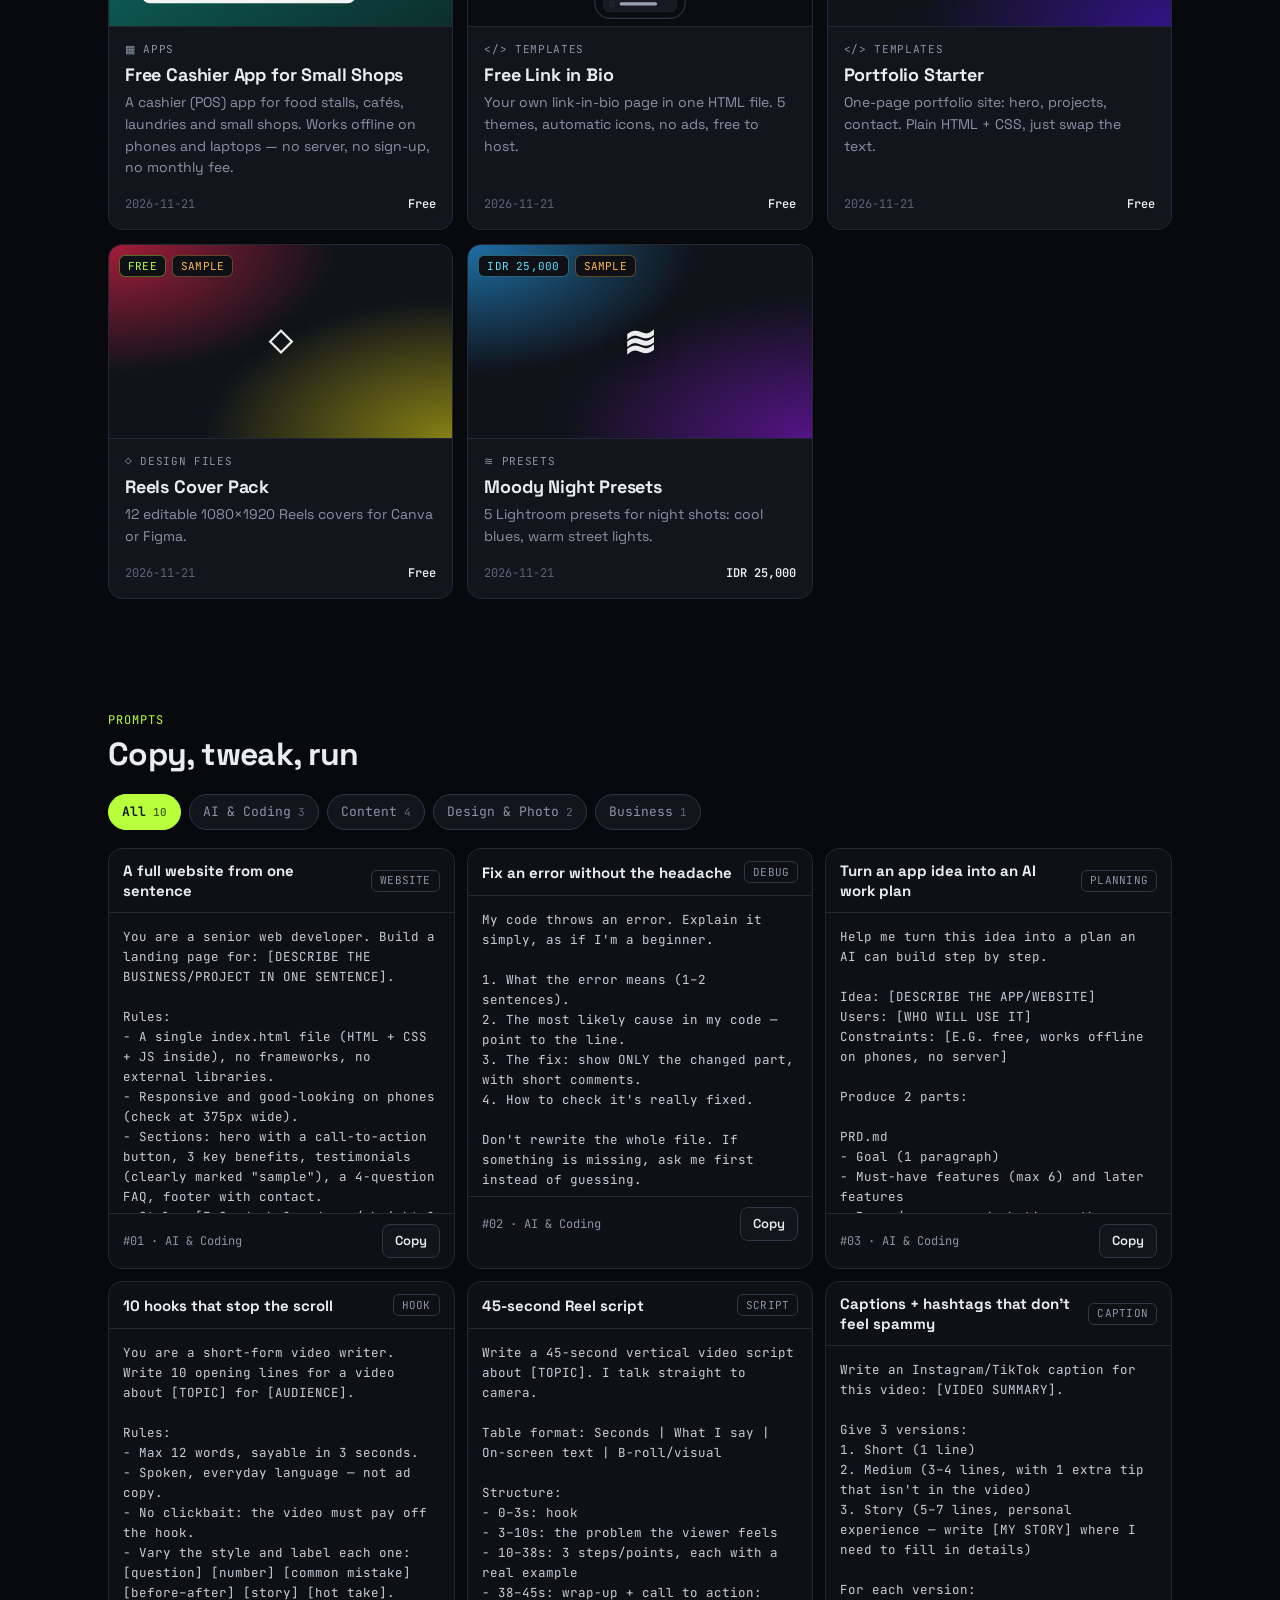
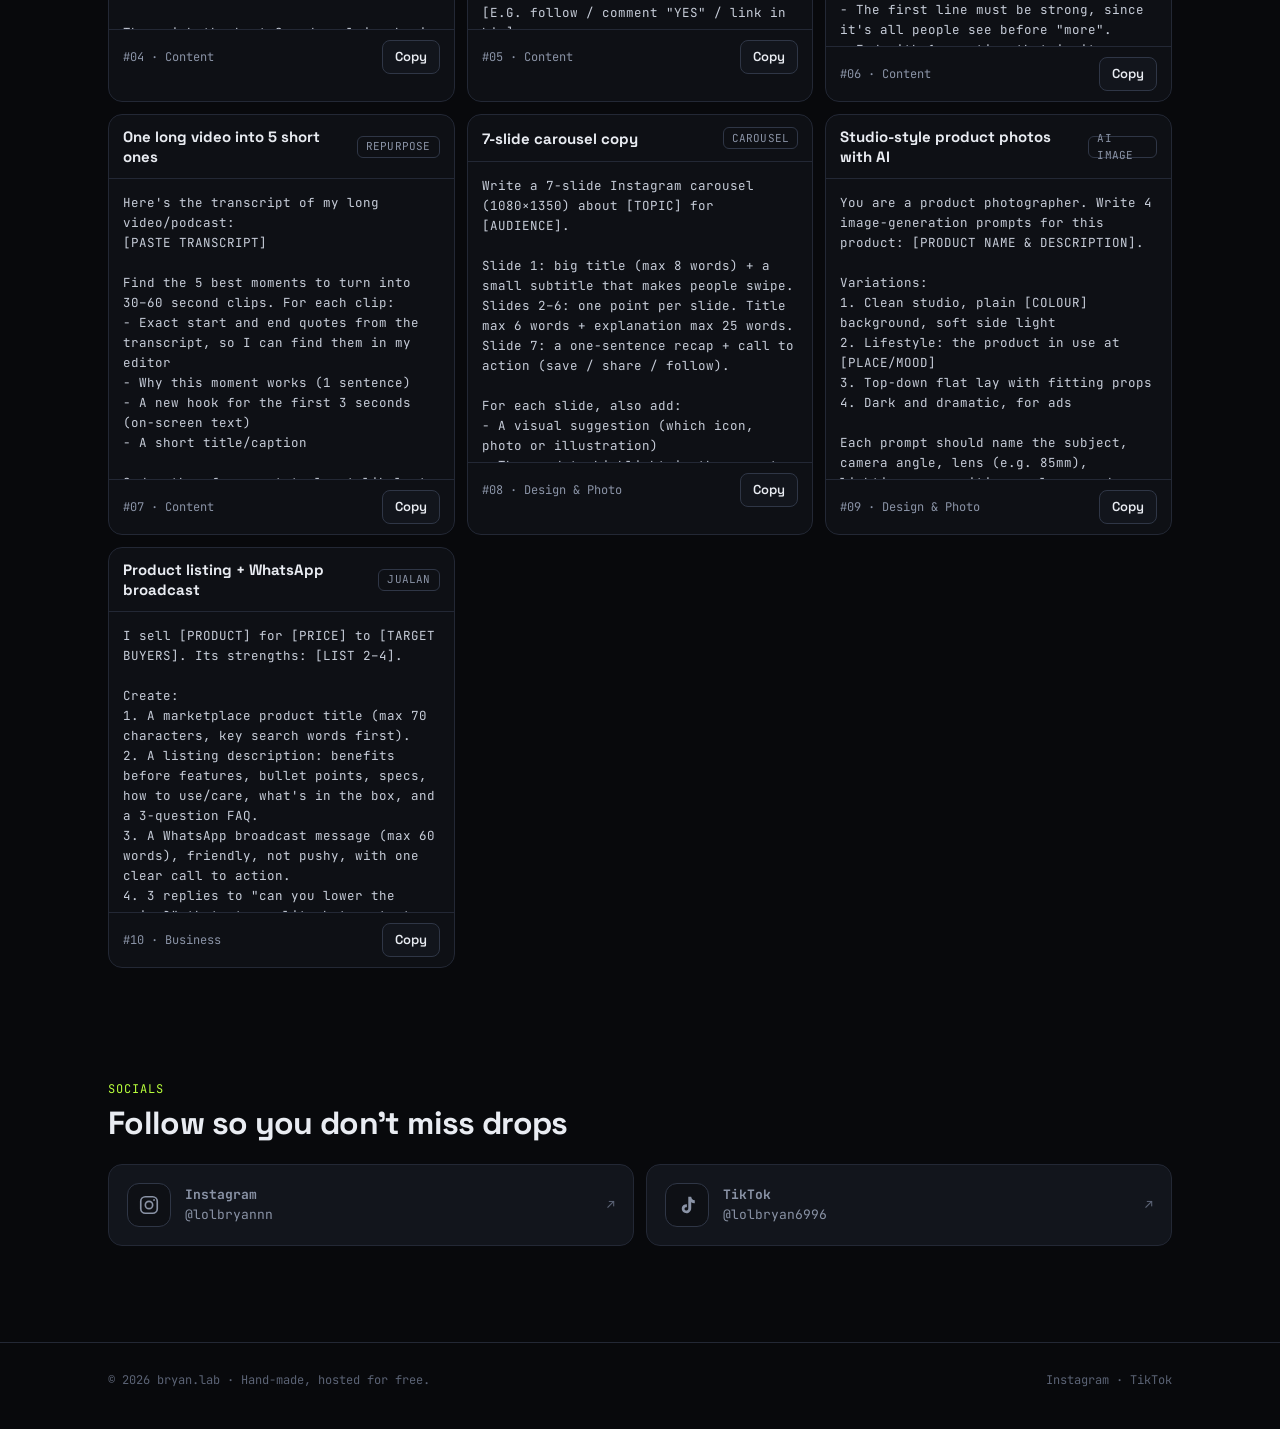
==== commit 1c4fe78e: "Add free Kasir UMKM cashier app and an Apps category Co-Authored-By: Claude Opus 5.5 <noreply@anthro" ====
--- a/index.html
+++ b/index.html
@@ -12,7 +12,7 @@
   <link rel="preconnect" href="https://fonts.googleapis.com">
   <link rel="preconnect" href="https://fonts.gstatic.com" crossorigin>
   <link href="https://fonts.googleapis.com/css2?family=JetBrains+Mono:wght@400;500;700;800&family=Space+Grotesk:wght@400;500;600;700&display=swap" rel="stylesheet">
-  <link rel="stylesheet" href="assets/style.css?v=3">
+  <link rel="stylesheet" href="assets/style.css?v=4">
 </head>
 <body>
   <a class="skip" href="#main">Skip to content</a>
@@ -91,9 +91,9 @@
     </div>
   </footer>
 
-  <script src="data/content.js?v=3"></script>
-  <script src="data/prompts.js?v=3"></script>
-  <script src="assets/app.js?v=3"></script>
-  <script src="assets/home.js?v=3"></script>
+  <script src="data/content.js?v=4"></script>
+  <script src="data/prompts.js?v=4"></script>
+  <script src="assets/app.js?v=4"></script>
+  <script src="assets/home.js?v=4"></script>
 </body>
 </html>
